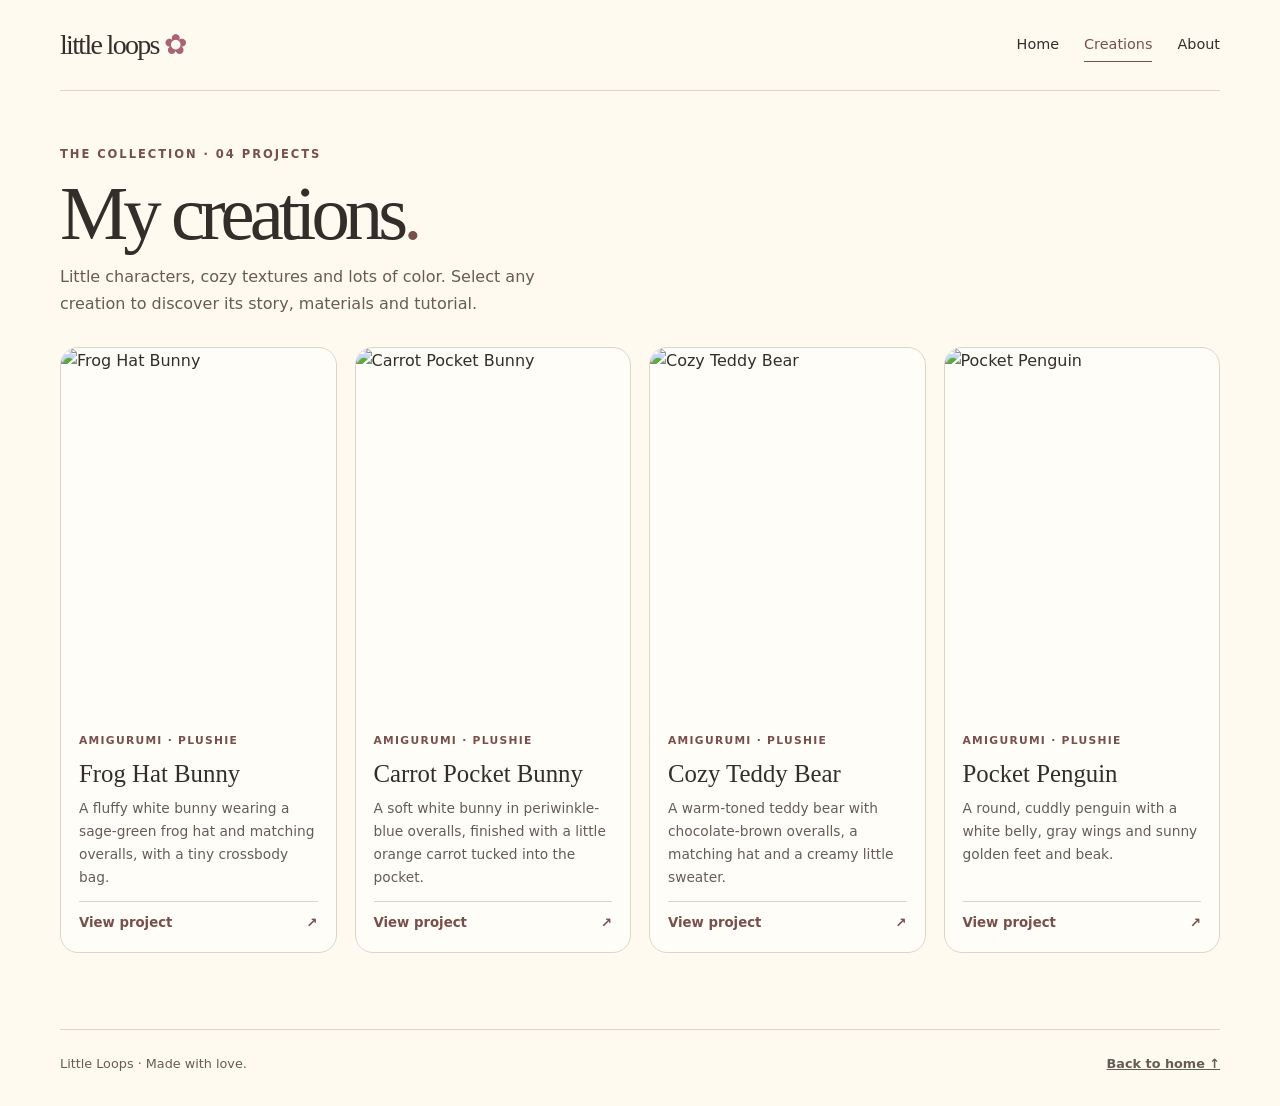
==== creations.html @ b4562f56 "Add files via upload" ====
<!doctype html><html lang="en"><head><meta charset="utf-8"><meta name="viewport" content="width=device-width, initial-scale=1"><meta name="description" content="Little Loops — a handmade crochet portfolio."><title>My creations | Little Loops</title><link rel="stylesheet" href="styles.css"></head><body><header class="shell nav"><a class="brand" href="index.html">little loops<span> ✿</span></a><nav class="navlinks" aria-label="Main navigation"><a href="index.html">Home</a><a href="creations.html" aria-current="page">Creations</a><a href="about.html">About</a></nav></header><main><section class="shell page-head"><span class="eyebrow">The collection · 04 projects</span><h1>My creations<span style="color:var(--accent)">.</span></h1><p>Little characters, cozy textures and lots of color. Select any creation to discover its story, materials and tutorial.</p></section><section class="shell gallery" aria-label="Crochet projects"><a class="project sage" href="projects/frog-bunny.html"><div class="project-image"><img src="images/frog-bunny.jpg" alt="Frog Hat Bunny" loading="lazy"></div><div class="project-body"><span class="tag">Amigurumi · Plushie</span><h3>Frog Hat Bunny</h3><p>A fluffy white bunny wearing a sage-green frog hat and matching overalls, with a tiny crossbody bag.</p><span class="card-link">View project <span aria-hidden="true">↗</span></span></div></a><a class="project lilac" href="projects/carrot-bunny.html"><div class="project-image"><img src="images/carrot-bunny.jpg" alt="Carrot Pocket Bunny" loading="lazy"></div><div class="project-body"><span class="tag">Amigurumi · Plushie</span><h3>Carrot Pocket Bunny</h3><p>A soft white bunny in periwinkle-blue overalls, finished with a little orange carrot tucked into the pocket.</p><span class="card-link">View project <span aria-hidden="true">↗</span></span></div></a><a class="project pink" href="projects/teddy-bear.html"><div class="project-image"><img src="images/teddy-bear.jpg" alt="Cozy Teddy Bear" loading="lazy"></div><div class="project-body"><span class="tag">Amigurumi · Plushie</span><h3>Cozy Teddy Bear</h3><p>A warm-toned teddy bear with chocolate-brown overalls, a matching hat and a creamy little sweater.</p><span class="card-link">View project <span aria-hidden="true">↗</span></span></div></a><a class="project yellow" href="projects/penguin.html"><div class="project-image"><img src="images/penguin.jpg" alt="Pocket Penguin" loading="lazy"></div><div class="project-body"><span class="tag">Amigurumi · Plushie</span><h3>Pocket Penguin</h3><p>A round, cuddly penguin with a white belly, gray wings and sunny golden feet and beak.</p><span class="card-link">View project <span aria-hidden="true">↗</span></span></div></a></section></main><footer class="shell footer"><span>Little Loops · Made with love.</span><a href="index.html">Back to home ↑</a></footer></body></html>
---- styles.css ----
:root{--paper:#fffaf0;--ink:#332e2a;--muted:#665c55;--pink:#f2c0cd;--sage:#d5dfc8;--yellow:#f8e0a1;--lilac:#dfd3ef;--line:#ded5c9;--white:#fffdf8;--accent:#78504b}*{box-sizing:border-box}body{margin:0;background:var(--paper);color:var(--ink);font:16px/1.65 system-ui,-apple-system,BlinkMacSystemFont,"Segoe UI",sans-serif;min-height:100vh;display:flex;flex-direction:column}main{flex:1}a{color:inherit}a:focus-visible{outline:3px solid #78504b;outline-offset:5px}h1,h2,h3,p{margin:0}h1,h2,h3,.brand{font-family:Georgia,"Times New Roman",serif;font-weight:normal}h1{font-size:clamp(3rem,7.2vw,6.3rem);line-height:.99;letter-spacing:-.065em}h2{font-size:clamp(2rem,4vw,3rem);line-height:1.1;letter-spacing:-.04em}h3{font-size:1.55rem;line-height:1.2}p{color:var(--muted)}.shell{width:min(1160px,calc(100% - 56px));margin-inline:auto}.eyebrow{font-size:.72rem;text-transform:uppercase;letter-spacing:.17em;font-weight:750;color:var(--accent)}.nav{display:flex;align-items:center;justify-content:space-between;gap:20px;padding:22px 0;border-bottom:1px solid var(--line)}.brand{text-decoration:none;font-size:1.75rem;letter-spacing:-.06em;white-space:nowrap}.brand span{color:#a86475}.navlinks{display:flex;gap:25px;flex-wrap:wrap;font-size:.9rem;align-items:center}.navlinks a{text-decoration:none;padding:5px 0;border-bottom:1px solid transparent}.navlinks a:hover,.navlinks a[aria-current=page]{border-color:var(--accent);color:var(--accent)}.hero{display:grid;grid-template-columns:1fr .95fr;align-items:center;gap:66px;padding:72px 0 80px;min-height:580px}.hero-copy{display:grid;gap:24px}.hero-copy p{max-width:455px;font-size:1.08rem}.hero em{color:var(--accent);font-weight:normal}.button{display:inline-flex;align-items:center;justify-content:center;gap:12px;width:fit-content;padding:13px 23px;background:var(--ink);color:white;border-radius:50px;text-decoration:none;font-size:.9rem;font-weight:650;border:1px solid var(--ink);transition:background .2s,transform .2s}.button:hover{background:var(--accent);transform:translateY(-2px)}.text-link{font-size:.9rem;font-weight:650;text-underline-offset:4px;color:var(--accent);width:fit-content}.hero-actions{display:flex;align-items:center;gap:23px;flex-wrap:wrap}.hero-art{position:relative;display:grid;grid-template-columns:1.22fr .8fr;gap:12px;align-items:center;padding:22px 18px;background:var(--pink);border-radius:48% 48% 25px 25px / 36% 36% 25px 25px;min-height:440px;isolation:isolate}.hero-art:before{content:"";position:absolute;inset:9px;border:1px dashed #aa7884;border-radius:inherit;z-index:-1}.hero-art img{width:100%;display:block;object-fit:cover;border:5px solid var(--white);box-shadow:0 8px 18px #60494024}.hero-main{height:340px;border-radius:48% 48% 8px 8px / 36% 36% 8px 8px;object-position:center 58%;transform:rotate(-3deg)}.hero-side{height:230px;border-radius:100px 100px 9px 9px;object-position:center 42%;transform:rotate(5deg)}.art-note{position:absolute;bottom:10px;left:0;right:0;text-align:center;font-family:Georgia,serif;font-style:italic;font-size:1rem;color:var(--accent)}.spark{position:absolute;color:var(--accent);font-size:2rem;right:20px;top:48px}.stripe{background:var(--sage);border-block:1px solid #c0cdb5;padding:14px 16px;text-align:center;letter-spacing:.12em;font-size:.72rem;font-weight:700;color:#40513b}.footer{border-top:1px solid var(--line);display:flex;justify-content:space-between;gap:12px;flex-wrap:wrap;padding:23px 0 32px;font-size:.8rem;margin-top:40px;color:var(--muted)}.footer a{font-weight:650}.page-head{padding:54px 0 30px;display:grid;gap:12px}.page-head h1{font-size:clamp(3rem,6vw,5rem)}.page-head p{max-width:530px}.gallery{display:grid;grid-template-columns:repeat(4,minmax(0,1fr));gap:18px;padding-bottom:36px}.project{display:flex;flex-direction:column;background:var(--white);border:1px solid var(--line);border-radius:18px;overflow:hidden;text-decoration:none;transition:transform .2s,box-shadow .2s}.project:hover{transform:translateY(-5px);box-shadow:0 12px 30px #42312513}.project-image{aspect-ratio:3/4;overflow:hidden;position:relative}.project-image img{width:100%;height:100%;object-fit:cover;display:block;object-position:center 58%}.project-body{display:flex;flex-direction:column;gap:9px;padding:18px;flex:1}.tag{font-size:.67rem;letter-spacing:.12em;text-transform:uppercase;font-weight:750;color:var(--accent)}.project-body p{font-size:.86rem;flex:1}.card-link{font-size:.83rem;font-weight:700;color:var(--accent);display:flex;justify-content:space-between;border-top:1px solid var(--line);padding-top:10px;margin-top:4px}.back{display:inline-block;margin:28px 0 20px;text-decoration:none;color:var(--accent);font-size:.88rem;font-weight:650}.back:hover{text-decoration:underline}.detail{display:grid;grid-template-columns:1fr 1fr;gap:55px;align-items:start;padding-bottom:30px}.photo-frame{background:var(--tone);padding:15px;border-radius:24px;position:relative}.photo-frame img{display:block;width:100%;height:auto;max-height:660px;object-fit:contain;border-radius:13px}.photo-note{font-size:.78rem;padding:9px 3px 0;color:var(--muted)}.detail-copy{display:grid;gap:20px;padding-top:8px}.detail-copy h1{font-size:clamp(2.9rem,5.3vw,4.7rem)}.lead{font-size:1.04rem}.info{border-top:1px solid var(--line);padding-top:18px;display:grid;gap:9px}.info h2{font-size:1.65rem}.info p{font-size:.92rem}.info dl{margin:0;display:grid;gap:10px}.info dl div{display:grid;grid-template-columns:105px 1fr;gap:8px;font-size:.9rem}.info dt{font-weight:650;color:var(--ink)}.info dd{margin:0;color:var(--muted)}.tutorial-box{background:var(--tone);border-radius:15px;padding:21px;display:grid;gap:9px}.tutorial-box h2{font-size:1.65rem}.tutorial-box p{font-size:.9rem;color:#514840}.pending{font-size:.84rem;font-weight:650;color:#514840;display:flex;align-items:center;gap:8px}.related{border-top:1px solid var(--line);padding-top:23px;display:flex;justify-content:space-between;align-items:center;gap:16px;flex-wrap:wrap}.about{display:grid;grid-template-columns:.9fr 1fr;gap:65px;align-items:center;padding:65px 0}.about-copy{display:grid;gap:22px}.about-copy h1{font-size:clamp(3rem,6vw,5rem)}.about-photo{padding:16px;background:var(--lilac);border-radius:160px 160px 20px 20px}.about-photo img{display:block;width:100%;height:450px;object-fit:cover;border-radius:inherit;object-position:center 42%}.sage{--tone:var(--sage)}.lilac{--tone:var(--lilac)}.pink{--tone:var(--pink)}.yellow{--tone:var(--yellow)}@media(max-width:950px){.gallery{grid-template-columns:repeat(2,minmax(0,1fr))}.hero{gap:30px;min-height:0}.hero-art{min-height:365px}.hero-main{height:270px}.hero-side{height:185px}.detail,.about{gap:30px}}@media(max-width:680px){.shell{width:calc(100% - 32px)}.nav{gap:8px;flex-wrap:wrap;padding:14px 0}.navlinks{gap:18px;font-size:.83rem}.hero,.detail,.about{grid-template-columns:1fr}.hero{padding:44px 0;gap:30px}.hero-art{max-width:450px;width:100%;margin:auto}.hero-copy{gap:18px}.gallery{gap:12px}.project-body{padding:12px;gap:6px}.project-body h3{font-size:1.25rem}.project-body p{font-size:.8rem}.page-head{padding:38px 0 24px}.detail-copy{padding-top:0}.about{padding:40px 0}.about-photo img{height:340px}.photo-frame img{max-height:530px}.footer{margin-top:26px}}@media(max-width:365px){.gallery{grid-template-columns:1fr}.hero-art{min-height:315px}.hero-main{height:230px}.hero-side{height:155px}}@media(prefers-reduced-motion:reduce){*{transition:none!important}}
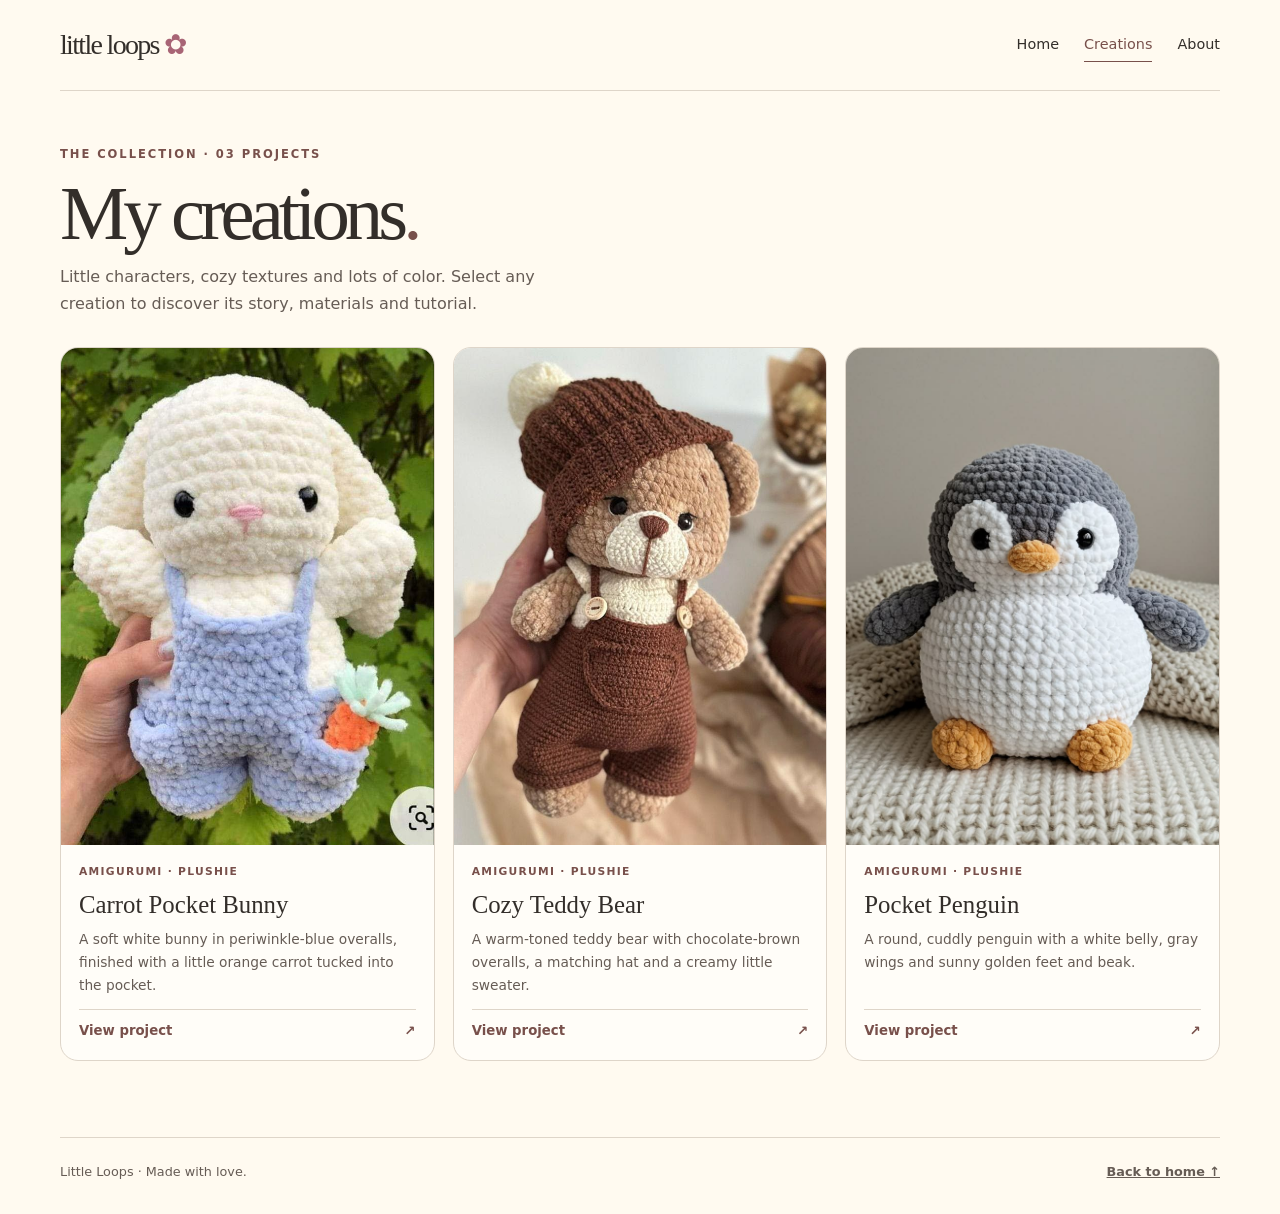
==== commit a5f5434c: "Remove Frog Hat Bunny project and update portfolio navigation" ====
--- a/creations.html
+++ b/creations.html
@@ -1 +1 @@
-<!doctype html><html lang="en"><head><meta charset="utf-8"><meta name="viewport" content="width=device-width, initial-scale=1"><meta name="description" content="Little Loops — a handmade crochet portfolio."><title>My creations | Little Loops</title><link rel="stylesheet" href="styles.css"></head><body><header class="shell nav"><a class="brand" href="index.html">little loops<span> ✿</span></a><nav class="navlinks" aria-label="Main navigation"><a href="index.html">Home</a><a href="creations.html" aria-current="page">Creations</a><a href="about.html">About</a></nav></header><main><section class="shell page-head"><span class="eyebrow">The collection · 04 projects</span><h1>My creations<span style="color:var(--accent)">.</span></h1><p>Little characters, cozy textures and lots of color. Select any creation to discover its story, materials and tutorial.</p></section><section class="shell gallery" aria-label="Crochet projects"><a class="project sage" href="projects/frog-bunny.html"><div class="project-image"><img src="images/frog-bunny.jpg" alt="Frog Hat Bunny" loading="lazy"></div><div class="project-body"><span class="tag">Amigurumi · Plushie</span><h3>Frog Hat Bunny</h3><p>A fluffy white bunny wearing a sage-green frog hat and matching overalls, with a tiny crossbody bag.</p><span class="card-link">View project <span aria-hidden="true">↗</span></span></div></a><a class="project lilac" href="projects/carrot-bunny.html"><div class="project-image"><img src="images/carrot-bunny.jpg" alt="Carrot Pocket Bunny" loading="lazy"></div><div class="project-body"><span class="tag">Amigurumi · Plushie</span><h3>Carrot Pocket Bunny</h3><p>A soft white bunny in periwinkle-blue overalls, finished with a little orange carrot tucked into the pocket.</p><span class="card-link">View project <span aria-hidden="true">↗</span></span></div></a><a class="project pink" href="projects/teddy-bear.html"><div class="project-image"><img src="images/teddy-bear.jpg" alt="Cozy Teddy Bear" loading="lazy"></div><div class="project-body"><span class="tag">Amigurumi · Plushie</span><h3>Cozy Teddy Bear</h3><p>A warm-toned teddy bear with chocolate-brown overalls, a matching hat and a creamy little sweater.</p><span class="card-link">View project <span aria-hidden="true">↗</span></span></div></a><a class="project yellow" href="projects/penguin.html"><div class="project-image"><img src="images/penguin.jpg" alt="Pocket Penguin" loading="lazy"></div><div class="project-body"><span class="tag">Amigurumi · Plushie</span><h3>Pocket Penguin</h3><p>A round, cuddly penguin with a white belly, gray wings and sunny golden feet and beak.</p><span class="card-link">View project <span aria-hidden="true">↗</span></span></div></a></section></main><footer class="shell footer"><span>Little Loops · Made with love.</span><a href="index.html">Back to home ↑</a></footer></body></html>+<!doctype html><html lang="en"><head><meta charset="utf-8"><meta name="viewport" content="width=device-width, initial-scale=1"><meta name="description" content="Little Loops — a handmade crochet portfolio."><title>My creations | Little Loops</title><link rel="stylesheet" href="styles.css"></head><body><header class="shell nav"><a class="brand" href="index.html">little loops<span> ✿</span></a><nav class="navlinks" aria-label="Main navigation"><a href="index.html">Home</a><a href="creations.html" aria-current="page">Creations</a><a href="about.html">About</a></nav></header><main><section class="shell page-head"><span class="eyebrow">The collection · 03 projects</span><h1>My creations<span style="color:var(--accent)">.</span></h1><p>Little characters, cozy textures and lots of color. Select any creation to discover its story, materials and tutorial.</p></section><section class="shell gallery" aria-label="Crochet projects"><a class="project lilac" href="projects/carrot-bunny.html"><div class="project-image"><img src="images/carrot-bunny.jpg" alt="Carrot Pocket Bunny" loading="lazy"></div><div class="project-body"><span class="tag">Amigurumi · Plushie</span><h3>Carrot Pocket Bunny</h3><p>A soft white bunny in periwinkle-blue overalls, finished with a little orange carrot tucked into the pocket.</p><span class="card-link">View project <span aria-hidden="true">↗</span></span></div></a><a class="project pink" href="projects/teddy-bear.html"><div class="project-image"><img src="images/teddy-bear.jpg" alt="Cozy Teddy Bear" loading="lazy"></div><div class="project-body"><span class="tag">Amigurumi · Plushie</span><h3>Cozy Teddy Bear</h3><p>A warm-toned teddy bear with chocolate-brown overalls, a matching hat and a creamy little sweater.</p><span class="card-link">View project <span aria-hidden="true">↗</span></span></div></a><a class="project yellow" href="projects/penguin.html"><div class="project-image"><img src="images/penguin.jpg" alt="Pocket Penguin" loading="lazy"></div><div class="project-body"><span class="tag">Amigurumi · Plushie</span><h3>Pocket Penguin</h3><p>A round, cuddly penguin with a white belly, gray wings and sunny golden feet and beak.</p><span class="card-link">View project <span aria-hidden="true">↗</span></span></div></a></section></main><footer class="shell footer"><span>Little Loops · Made with love.</span><a href="index.html">Back to home ↑</a></footer></body></html>
--- a/styles.css
+++ b/styles.css
@@ -1,2 +1,2 @@
 
-:root{--paper:#fffaf0;--ink:#332e2a;--muted:#665c55;--pink:#f2c0cd;--sage:#d5dfc8;--yellow:#f8e0a1;--lilac:#dfd3ef;--line:#ded5c9;--white:#fffdf8;--accent:#78504b}*{box-sizing:border-box}body{margin:0;background:var(--paper);color:var(--ink);font:16px/1.65 system-ui,-apple-system,BlinkMacSystemFont,"Segoe UI",sans-serif;min-height:100vh;display:flex;flex-direction:column}main{flex:1}a{color:inherit}a:focus-visible{outline:3px solid #78504b;outline-offset:5px}h1,h2,h3,p{margin:0}h1,h2,h3,.brand{font-family:Georgia,"Times New Roman",serif;font-weight:normal}h1{font-size:clamp(3rem,7.2vw,6.3rem);line-height:.99;letter-spacing:-.065em}h2{font-size:clamp(2rem,4vw,3rem);line-height:1.1;letter-spacing:-.04em}h3{font-size:1.55rem;line-height:1.2}p{color:var(--muted)}.shell{width:min(1160px,calc(100% - 56px));margin-inline:auto}.eyebrow{font-size:.72rem;text-transform:uppercase;letter-spacing:.17em;font-weight:750;color:var(--accent)}.nav{display:flex;align-items:center;justify-content:space-between;gap:20px;padding:22px 0;border-bottom:1px solid var(--line)}.brand{text-decoration:none;font-size:1.75rem;letter-spacing:-.06em;white-space:nowrap}.brand span{color:#a86475}.navlinks{display:flex;gap:25px;flex-wrap:wrap;font-size:.9rem;align-items:center}.navlinks a{text-decoration:none;padding:5px 0;border-bottom:1px solid transparent}.navlinks a:hover,.navlinks a[aria-current=page]{border-color:var(--accent);color:var(--accent)}.hero{display:grid;grid-template-columns:1fr .95fr;align-items:center;gap:66px;padding:72px 0 80px;min-height:580px}.hero-copy{display:grid;gap:24px}.hero-copy p{max-width:455px;font-size:1.08rem}.hero em{color:var(--accent);font-weight:normal}.button{display:inline-flex;align-items:center;justify-content:center;gap:12px;width:fit-content;padding:13px 23px;background:var(--ink);color:white;border-radius:50px;text-decoration:none;font-size:.9rem;font-weight:650;border:1px solid var(--ink);transition:background .2s,transform .2s}.button:hover{background:var(--accent);transform:translateY(-2px)}.text-link{font-size:.9rem;font-weight:650;text-underline-offset:4px;color:var(--accent);width:fit-content}.hero-actions{display:flex;align-items:center;gap:23px;flex-wrap:wrap}.hero-art{position:relative;display:grid;grid-template-columns:1.22fr .8fr;gap:12px;align-items:center;padding:22px 18px;background:var(--pink);border-radius:48% 48% 25px 25px / 36% 36% 25px 25px;min-height:440px;isolation:isolate}.hero-art:before{content:"";position:absolute;inset:9px;border:1px dashed #aa7884;border-radius:inherit;z-index:-1}.hero-art img{width:100%;display:block;object-fit:cover;border:5px solid var(--white);box-shadow:0 8px 18px #60494024}.hero-main{height:340px;border-radius:48% 48% 8px 8px / 36% 36% 8px 8px;object-position:center 58%;transform:rotate(-3deg)}.hero-side{height:230px;border-radius:100px 100px 9px 9px;object-position:center 42%;transform:rotate(5deg)}.art-note{position:absolute;bottom:10px;left:0;right:0;text-align:center;font-family:Georgia,serif;font-style:italic;font-size:1rem;color:var(--accent)}.spark{position:absolute;color:var(--accent);font-size:2rem;right:20px;top:48px}.stripe{background:var(--sage);border-block:1px solid #c0cdb5;padding:14px 16px;text-align:center;letter-spacing:.12em;font-size:.72rem;font-weight:700;color:#40513b}.footer{border-top:1px solid var(--line);display:flex;justify-content:space-between;gap:12px;flex-wrap:wrap;padding:23px 0 32px;font-size:.8rem;margin-top:40px;color:var(--muted)}.footer a{font-weight:650}.page-head{padding:54px 0 30px;display:grid;gap:12px}.page-head h1{font-size:clamp(3rem,6vw,5rem)}.page-head p{max-width:530px}.gallery{display:grid;grid-template-columns:repeat(4,minmax(0,1fr));gap:18px;padding-bottom:36px}.project{display:flex;flex-direction:column;background:var(--white);border:1px solid var(--line);border-radius:18px;overflow:hidden;text-decoration:none;transition:transform .2s,box-shadow .2s}.project:hover{transform:translateY(-5px);box-shadow:0 12px 30px #42312513}.project-image{aspect-ratio:3/4;overflow:hidden;position:relative}.project-image img{width:100%;height:100%;object-fit:cover;display:block;object-position:center 58%}.project-body{display:flex;flex-direction:column;gap:9px;padding:18px;flex:1}.tag{font-size:.67rem;letter-spacing:.12em;text-transform:uppercase;font-weight:750;color:var(--accent)}.project-body p{font-size:.86rem;flex:1}.card-link{font-size:.83rem;font-weight:700;color:var(--accent);display:flex;justify-content:space-between;border-top:1px solid var(--line);padding-top:10px;margin-top:4px}.back{display:inline-block;margin:28px 0 20px;text-decoration:none;color:var(--accent);font-size:.88rem;font-weight:650}.back:hover{text-decoration:underline}.detail{display:grid;grid-template-columns:1fr 1fr;gap:55px;align-items:start;padding-bottom:30px}.photo-frame{background:var(--tone);padding:15px;border-radius:24px;position:relative}.photo-frame img{display:block;width:100%;height:auto;max-height:660px;object-fit:contain;border-radius:13px}.photo-note{font-size:.78rem;padding:9px 3px 0;color:var(--muted)}.detail-copy{display:grid;gap:20px;padding-top:8px}.detail-copy h1{font-size:clamp(2.9rem,5.3vw,4.7rem)}.lead{font-size:1.04rem}.info{border-top:1px solid var(--line);padding-top:18px;display:grid;gap:9px}.info h2{font-size:1.65rem}.info p{font-size:.92rem}.info dl{margin:0;display:grid;gap:10px}.info dl div{display:grid;grid-template-columns:105px 1fr;gap:8px;font-size:.9rem}.info dt{font-weight:650;color:var(--ink)}.info dd{margin:0;color:var(--muted)}.tutorial-box{background:var(--tone);border-radius:15px;padding:21px;display:grid;gap:9px}.tutorial-box h2{font-size:1.65rem}.tutorial-box p{font-size:.9rem;color:#514840}.pending{font-size:.84rem;font-weight:650;color:#514840;display:flex;align-items:center;gap:8px}.related{border-top:1px solid var(--line);padding-top:23px;display:flex;justify-content:space-between;align-items:center;gap:16px;flex-wrap:wrap}.about{display:grid;grid-template-columns:.9fr 1fr;gap:65px;align-items:center;padding:65px 0}.about-copy{display:grid;gap:22px}.about-copy h1{font-size:clamp(3rem,6vw,5rem)}.about-photo{padding:16px;background:var(--lilac);border-radius:160px 160px 20px 20px}.about-photo img{display:block;width:100%;height:450px;object-fit:cover;border-radius:inherit;object-position:center 42%}.sage{--tone:var(--sage)}.lilac{--tone:var(--lilac)}.pink{--tone:var(--pink)}.yellow{--tone:var(--yellow)}@media(max-width:950px){.gallery{grid-template-columns:repeat(2,minmax(0,1fr))}.hero{gap:30px;min-height:0}.hero-art{min-height:365px}.hero-main{height:270px}.hero-side{height:185px}.detail,.about{gap:30px}}@media(max-width:680px){.shell{width:calc(100% - 32px)}.nav{gap:8px;flex-wrap:wrap;padding:14px 0}.navlinks{gap:18px;font-size:.83rem}.hero,.detail,.about{grid-template-columns:1fr}.hero{padding:44px 0;gap:30px}.hero-art{max-width:450px;width:100%;margin:auto}.hero-copy{gap:18px}.gallery{gap:12px}.project-body{padding:12px;gap:6px}.project-body h3{font-size:1.25rem}.project-body p{font-size:.8rem}.page-head{padding:38px 0 24px}.detail-copy{padding-top:0}.about{padding:40px 0}.about-photo img{height:340px}.photo-frame img{max-height:530px}.footer{margin-top:26px}}@media(max-width:365px){.gallery{grid-template-columns:1fr}.hero-art{min-height:315px}.hero-main{height:230px}.hero-side{height:155px}}@media(prefers-reduced-motion:reduce){*{transition:none!important}}
+:root{--paper:#fffaf0;--ink:#332e2a;--muted:#665c55;--pink:#f2c0cd;--sage:#d5dfc8;--yellow:#f8e0a1;--lilac:#dfd3ef;--line:#ded5c9;--white:#fffdf8;--accent:#78504b}*{box-sizing:border-box}body{margin:0;background:var(--paper);color:var(--ink);font:16px/1.65 system-ui,-apple-system,BlinkMacSystemFont,"Segoe UI",sans-serif;min-height:100vh;display:flex;flex-direction:column}main{flex:1}a{color:inherit}a:focus-visible{outline:3px solid #78504b;outline-offset:5px}h1,h2,h3,p{margin:0}h1,h2,h3,.brand{font-family:Georgia,"Times New Roman",serif;font-weight:normal}h1{font-size:clamp(3rem,7.2vw,6.3rem);line-height:.99;letter-spacing:-.065em}h2{font-size:clamp(2rem,4vw,3rem);line-height:1.1;letter-spacing:-.04em}h3{font-size:1.55rem;line-height:1.2}p{color:var(--muted)}.shell{width:min(1160px,calc(100% - 56px));margin-inline:auto}.eyebrow{font-size:.72rem;text-transform:uppercase;letter-spacing:.17em;font-weight:750;color:var(--accent)}.nav{display:flex;align-items:center;justify-content:space-between;gap:20px;padding:22px 0;border-bottom:1px solid var(--line)}.brand{text-decoration:none;font-size:1.75rem;letter-spacing:-.06em;white-space:nowrap}.brand span{color:#a86475}.navlinks{display:flex;gap:25px;flex-wrap:wrap;font-size:.9rem;align-items:center}.navlinks a{text-decoration:none;padding:5px 0;border-bottom:1px solid transparent}.navlinks a:hover,.navlinks a[aria-current=page]{border-color:var(--accent);color:var(--accent)}.hero{display:grid;grid-template-columns:1fr .95fr;align-items:center;gap:66px;padding:72px 0 80px;min-height:580px}.hero-copy{display:grid;gap:24px}.hero-copy p{max-width:455px;font-size:1.08rem}.hero em{color:var(--accent);font-weight:normal}.button{display:inline-flex;align-items:center;justify-content:center;gap:12px;width:fit-content;padding:13px 23px;background:var(--ink);color:white;border-radius:50px;text-decoration:none;font-size:.9rem;font-weight:650;border:1px solid var(--ink);transition:background .2s,transform .2s}.button:hover{background:var(--accent);transform:translateY(-2px)}.text-link{font-size:.9rem;font-weight:650;text-underline-offset:4px;color:var(--accent);width:fit-content}.hero-actions{display:flex;align-items:center;gap:23px;flex-wrap:wrap}.hero-art{position:relative;display:grid;grid-template-columns:1.22fr .8fr;gap:12px;align-items:center;padding:22px 18px;background:var(--pink);border-radius:48% 48% 25px 25px / 36% 36% 25px 25px;min-height:440px;isolation:isolate}.hero-art:before{content:"";position:absolute;inset:9px;border:1px dashed #aa7884;border-radius:inherit;z-index:-1}.hero-art img{width:100%;display:block;object-fit:cover;border:5px solid var(--white);box-shadow:0 8px 18px #60494024}.hero-main{height:340px;border-radius:48% 48% 8px 8px / 36% 36% 8px 8px;object-position:center 58%;transform:rotate(-3deg)}.hero-side{height:230px;border-radius:100px 100px 9px 9px;object-position:center 42%;transform:rotate(5deg)}.art-note{position:absolute;bottom:10px;left:0;right:0;text-align:center;font-family:Georgia,serif;font-style:italic;font-size:1rem;color:var(--accent)}.spark{position:absolute;color:var(--accent);font-size:2rem;right:20px;top:48px}.stripe{background:var(--sage);border-block:1px solid #c0cdb5;padding:14px 16px;text-align:center;letter-spacing:.12em;font-size:.72rem;font-weight:700;color:#40513b}.footer{border-top:1px solid var(--line);display:flex;justify-content:space-between;gap:12px;flex-wrap:wrap;padding:23px 0 32px;font-size:.8rem;margin-top:40px;color:var(--muted)}.footer a{font-weight:650}.page-head{padding:54px 0 30px;display:grid;gap:12px}.page-head h1{font-size:clamp(3rem,6vw,5rem)}.page-head p{max-width:530px}.gallery{display:grid;grid-template-columns:repeat(3,minmax(0,1fr));gap:18px;padding-bottom:36px}.project{display:flex;flex-direction:column;background:var(--white);border:1px solid var(--line);border-radius:18px;overflow:hidden;text-decoration:none;transition:transform .2s,box-shadow .2s}.project:hover{transform:translateY(-5px);box-shadow:0 12px 30px #42312513}.project-image{aspect-ratio:3/4;overflow:hidden;position:relative}.project-image img{width:100%;height:100%;object-fit:cover;display:block;object-position:center 58%}.project-body{display:flex;flex-direction:column;gap:9px;padding:18px;flex:1}.tag{font-size:.67rem;letter-spacing:.12em;text-transform:uppercase;font-weight:750;color:var(--accent)}.project-body p{font-size:.86rem;flex:1}.card-link{font-size:.83rem;font-weight:700;color:var(--accent);display:flex;justify-content:space-between;border-top:1px solid var(--line);padding-top:10px;margin-top:4px}.back{display:inline-block;margin:28px 0 20px;text-decoration:none;color:var(--accent);font-size:.88rem;font-weight:650}.back:hover{text-decoration:underline}.detail{display:grid;grid-template-columns:1fr 1fr;gap:55px;align-items:start;padding-bottom:30px}.photo-frame{background:var(--tone);padding:15px;border-radius:24px;position:relative}.photo-frame img{display:block;width:100%;height:auto;max-height:660px;object-fit:contain;border-radius:13px}.photo-note{font-size:.78rem;padding:9px 3px 0;color:var(--muted)}.detail-copy{display:grid;gap:20px;padding-top:8px}.detail-copy h1{font-size:clamp(2.9rem,5.3vw,4.7rem)}.lead{font-size:1.04rem}.info{border-top:1px solid var(--line);padding-top:18px;display:grid;gap:9px}.info h2{font-size:1.65rem}.info p{font-size:.92rem}.info dl{margin:0;display:grid;gap:10px}.info dl div{display:grid;grid-template-columns:105px 1fr;gap:8px;font-size:.9rem}.info dt{font-weight:650;color:var(--ink)}.info dd{margin:0;color:var(--muted)}.tutorial-box{background:var(--tone);border-radius:15px;padding:21px;display:grid;gap:9px}.tutorial-box h2{font-size:1.65rem}.tutorial-box p{font-size:.9rem;color:#514840}.pending{font-size:.84rem;font-weight:650;color:#514840;display:flex;align-items:center;gap:8px}.related{border-top:1px solid var(--line);padding-top:23px;display:flex;justify-content:space-between;align-items:center;gap:16px;flex-wrap:wrap}.about{display:grid;grid-template-columns:.9fr 1fr;gap:65px;align-items:center;padding:65px 0}.about-copy{display:grid;gap:22px}.about-copy h1{font-size:clamp(3rem,6vw,5rem)}.about-photo{padding:16px;background:var(--lilac);border-radius:160px 160px 20px 20px}.about-photo img{display:block;width:100%;height:450px;object-fit:cover;border-radius:inherit;object-position:center 42%}.sage{--tone:var(--sage)}.lilac{--tone:var(--lilac)}.pink{--tone:var(--pink)}.yellow{--tone:var(--yellow)}@media(max-width:950px){.gallery{grid-template-columns:repeat(2,minmax(0,1fr))}.hero{gap:30px;min-height:0}.hero-art{min-height:365px}.hero-main{height:270px}.hero-side{height:185px}.detail,.about{gap:30px}}@media(max-width:680px){.shell{width:calc(100% - 32px)}.nav{gap:8px;flex-wrap:wrap;padding:14px 0}.navlinks{gap:18px;font-size:.83rem}.hero,.detail,.about{grid-template-columns:1fr}.hero{padding:44px 0;gap:30px}.hero-art{max-width:450px;width:100%;margin:auto}.hero-copy{gap:18px}.gallery{gap:12px}.project-body{padding:12px;gap:6px}.project-body h3{font-size:1.25rem}.project-body p{font-size:.8rem}.page-head{padding:38px 0 24px}.detail-copy{padding-top:0}.about{padding:40px 0}.about-photo img{height:340px}.photo-frame img{max-height:530px}.footer{margin-top:26px}}@media(max-width:365px){.gallery{grid-template-columns:1fr}.hero-art{min-height:315px}.hero-main{height:230px}.hero-side{height:155px}}@media(prefers-reduced-motion:reduce){*{transition:none!important}}
